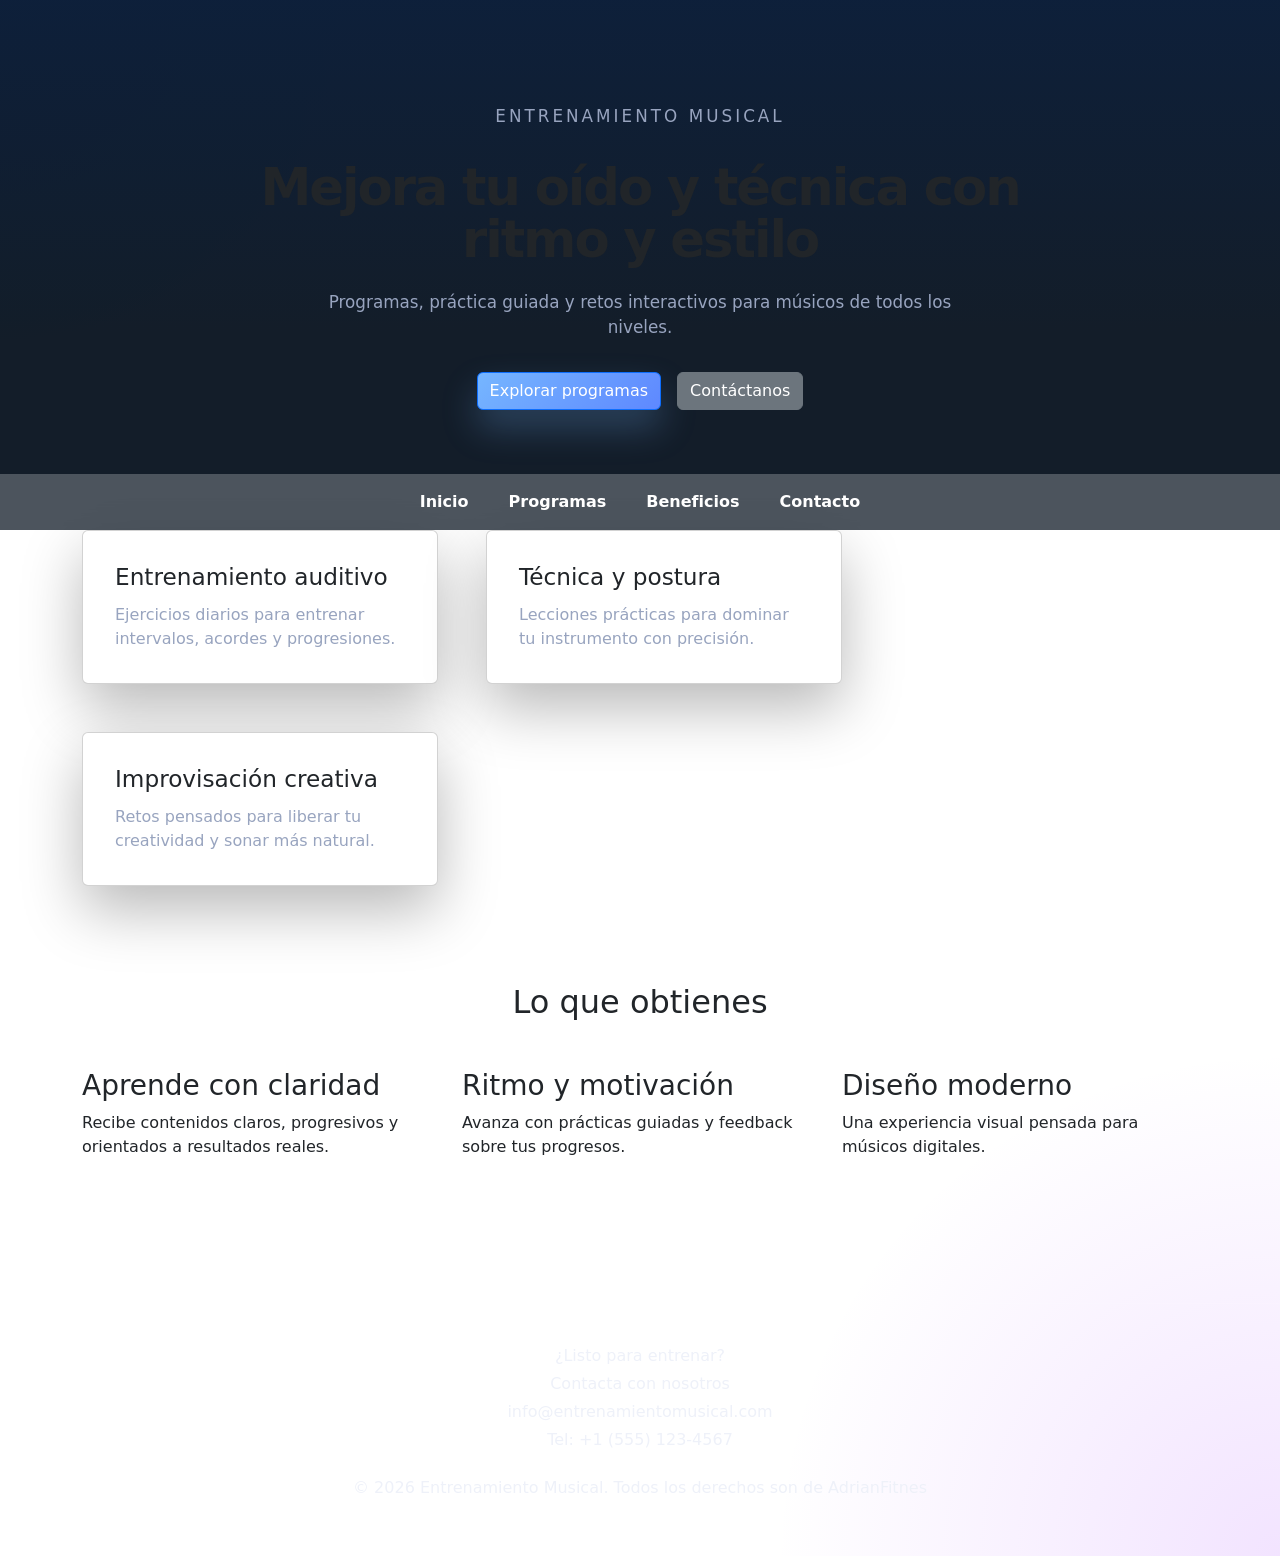
==== index.html @ 550caec7 "home..v1.0" ====
<!DOCTYPE html>
<html lang="es">

<head>
    <meta charset="UTF-8">
    <meta name="viewport" content="width=device-width, initial-scale=1.0">
    <link rel="stylesheet" href="./css/estilo.css">
    <link href="https://cdn.jsdelivr.net/npm/bootstrap@5.3.7/dist/css/bootstrap.min.css" rel="stylesheet">

    <!-- Fonts -->
    <link rel="preconnect" href="https://fonts.googleapis.com">
    <link rel="preconnect" href="https://fonts.gstatic.com" crossorigin>

    <link href="https://fonts.googleapis.com/css2?family=Inter:wght@100..900&display=swap" rel="stylesheet">

    <title>Entrenamiento Musical</title>
</head>

<body>

    <!-- HERO -->
    <header class="hero">
        <div class="container">
            <div class="hero-content text-center mx-auto">

                <p class="eyebrow">Entrenamiento musical</p>

                <h1 class="fw-bold">
                    Mejora tu oído y técnica con ritmo y estilo
                </h1>

                <p>
                    Programas, práctica guiada y retos interactivos
                    para músicos de todos los niveles.
                </p>

                <div class="hero-actions d-flex justify-content-center flex-wrap gap-3">
                    <a href="#programas" class="btn btn-primary">
                        Explorar programas
                    </a>

                    <a href="#contacto" class="btn btn-secondary">
                        Contáctanos
                    </a>
                </div>

            </div>
        </div>
    </header>

    <!-- NAVBAR -->
    <nav class="main-nav navbar navbar-expand-lg">

        <div class="container">

            <!-- BOTÓN MÓVIL -->
            <button class="navbar-toggler border-0 shadow-none ms-auto" type="button" data-bs-toggle="collapse"
                data-bs-target="#menu">

                <span class="navbar-toggler-icon"></span>
            </button>

            <!-- MENÚ -->
            <div class="collapse navbar-collapse justify-content-center" id="menu">

                <ul class="navbar-nav gap-lg-4 text-center">

                    <li class="nav-item">
                        <a class="nav-link text-white fw-semibold" href="#">
                            Inicio
                        </a>
                    </li>

                    <li class="nav-item">
                        <a class="nav-link text-white fw-semibold" href="#programas">
                            Programas
                        </a>
                    </li>

                    <li class="nav-item">
                        <a class="nav-link text-white fw-semibold" href="#beneficios">
                            Beneficios
                        </a>
                    </li>

                    <li class="nav-item">
                        <a class="nav-link text-white fw-semibold" href="#contacto">
                            Contacto
                        </a>
                    </li>

                </ul>

            </div>

        </div>

    </nav>

    <!-- MAIN -->
    <main class="container">

        <!-- CARDS -->
        <section id="programas" class="row g-4 cards-grid">

            <div class="col-md-4">
                <article class="card h-100">
                    <h2>Entrenamiento auditivo</h2>
                    <p>
                        Ejercicios diarios para entrenar intervalos,
                        acordes y progresiones.
                    </p>
                </article>
            </div>

            <div class="col-md-4">
                <article class="card h-100">
                    <h2>Técnica y postura</h2>
                    <p>
                        Lecciones prácticas para dominar tu instrumento
                        con precisión.
                    </p>
                </article>
            </div>

            <div class="col-md-4">
                <article class="card h-100">
                    <h2>Improvisación creativa</h2>
                    <p>
                        Retos pensados para liberar tu creatividad
                        y sonar más natural.
                    </p>
                </article>
            </div>

        </section>

        <!-- BENEFICIOS -->
        <section id="beneficios" class="feature-section">

            <h2 class="text-center mb-5">
                Lo que obtienes
            </h2>

            <div class="row g-4">

                <div class="col-md-4">
                    <div class="feature-card h-100">
                        <h3>Aprende con claridad</h3>

                        <p>
                            Recibe contenidos claros, progresivos y
                            orientados a resultados reales.
                        </p>
                    </div>
                </div>

                <div class="col-md-4">
                    <div class="feature-card h-100">
                        <h3>Ritmo y motivación</h3>

                        <p>
                            Avanza con prácticas guiadas y feedback
                            sobre tus progresos.
                        </p>
                    </div>
                </div>

                <div class="col-md-4">
                    <div class="feature-card h-100">
                        <h3>Diseño moderno</h3>

                        <p>
                            Una experiencia visual pensada para músicos digitales.
                        </p>
                    </div>
                </div>

            </div>

        </section>

    </main>

    <!-- FOOTER -->
    <footer id="contacto" class="footer">

        <div class="container text-center">

            <p class="mb-1">¿Listo para entrenar?</p>

            <p class="mb-1">Contacta con nosotros</p>

            <p class="mb-1">
                info@entrenamientomusical.com
            </p>

            <p>
                Tel: +1 (555) 123-4567
            </p>

            <p class="mt-4">
                &copy; 2026 Entrenamiento Musical.
                Todos los derechos son de AdrianFitnes
            </p>

        </div>

    </footer>

    <!-- JS BOOTSTRAP -->
    <script src="https://cdn.jsdelivr.net/npm/bootstrap@5.3.7/dist/js/bootstrap.bundle.min.js"></script>

</body>

</html>
---- css/estilo.css ----
:root {
    color-scheme: dark;
    --bg: #08121f;
    --surface: rgba(255, 255, 255, 0.08);
    --surface-strong: rgba(255, 255, 255, 0.12);
    --text: #eef1f9;
    --muted: #98a4bf;
    --accent: #76b6ff;
    --accent-strong: #5e88ff;
    --shadow: 0 24px 60px rgba(0, 0, 0, 0.28);
}

* {
    box-sizing: border-box;
}

html,
body {
    margin: 0;
    min-height: 100%;
    font-family: "DynaPuff", system-ui;
    font-optical-sizing: auto;
    font-weight: weight;
    font-style: normal;
    font-variation-settings:
        "wdth" 100;
    background: radial-gradient(circle at top left, rgba(118, 182, 255, 0.18), transparent 25%),
        radial-gradient(circle at bottom right, rgba(175, 84, 255, 0.16), transparent 25%),
        var(--bg);
    color: var(--text);
}

body {
    line-height: 1.6;
}

img {
    max-width: 100%;
    display: block;
}

a {
    color: inherit;
    text-decoration: none;
}

header.hero {
    padding: 5rem 1.5rem 4rem;
    display: grid;
    place-items: center;
    text-align: center;
    background: linear-gradient(180deg, rgba(13, 32, 60, 0.9), transparent 70%),
        rgba(7, 17, 30, 0.95);
}

.hero-content {
    max-width: 860px;
}

.eyebrow {
    display: inline-block;
    margin-bottom: 1rem;
    color: #8ab7ff;
    font-size: 0.95rem;
    letter-spacing: 0.18em;
    text-transform: uppercase;
}

header.hero h1 {
    font-size: clamp(2.6rem, 4vw, 4.2rem);
    margin: 0;
    line-height: 1.02;
    letter-spacing: -0.04em;
}

header.hero p {
    margin: 1.5rem auto 2rem;
    max-width: 680px;
    color: var(--muted);
    font-size: 1.05rem;
}

.hero-actions {
    display: flex;
    flex-wrap: wrap;
    justify-content: center;
    gap: 1rem;
}

.btn {
    padding: 1rem 1.7rem;
    border-radius: 999px;
    font-weight: 600;
    transition: transform 180ms ease, box-shadow 180ms ease, background-color 180ms ease;
}

.btn:hover {
    transform: translateY(-2px);
}

.btn-primary {
    background: linear-gradient(135deg, var(--accent), var(--accent-strong));
    color: #0b1322;
    box-shadow: 0 18px 35px rgba(118, 182, 255, 0.25);
}

.btn-secondary {
    background: rgba(255, 255, 255, 0.08);
    border: 1px solid rgba(255, 255, 255, 0.16);
    color: var(--text);
}

.main-nav {
    padding: 1rem 1.5rem 2rem;
    position: sticky;
    top: 0;
    z-index: 10;
    backdrop-filter: blur(16px);
    background: rgba(8, 18, 31, 0.72);
}

.main-nav ul {
    display: flex;
    justify-content: center;
    gap: 2rem;
    flex-wrap: wrap;
    list-style: none;
    margin: 0;
    padding: 0;
}

.main-nav a {
    color: var(--text);
    font-weight: 600;
}

main {
    padding: 0 1.5rem 3rem;
}

.cards-grid {
    display: grid;
    gap: 1.5rem;
    grid-template-columns: repeat(auto-fit, minmax(220px, 1fr));
    margin-top: 2rem;
    margin-bottom: 3rem;
}

.card {
    background: var(--surface);
    border: 1px solid rgba(255, 255, 255, 0.08);
    border-radius: 28px;
    padding: 2rem;
    box-shadow: var(--shadow);
    backdrop-filter: blur(12px);
    transition: transform 180ms ease, border-color 180ms ease;
}

.card:hover {
    transform: translateY(-5px);
    border-color: rgba(118, 182, 255, 0.35);
}

.card h2 {
    margin-top: 0;
    margin-bottom: 0.75rem;
    font-size: 1.45rem;
}

.card p {
    margin: 0;
    color: var(--muted);
}

.feature-section {
    padding: 3rem 0;
    border-top: 1px solid rgba(255, 255, 255, 0.08);
}

.feature-section h2 {
    text-align: center;
    font-size: 2rem;
    margin-bottom: 2rem;
}

.feature-grid {
    display: grid;
    gap: 1.25rem;
    grid-template-columns: repeat(auto-fit, minmax(220px, 1fr));

}

.feature-grid>div {
    background: rgba(255, 255, 255, 0.05);
    border: 1px solid rgba(255, 255, 255, 0.1);
    border-radius: 24px;
    padding: 1.8rem;
    color: var(--text);
}

.feature-grid h3 {
    margin-top: 0;
    margin-bottom: 0.8rem;
}

.feature-grid p {
    margin: 0;
    color: var(--muted);
}

.footer {
    padding: 2.5rem 1.5rem;
    margin-top: 2rem;
    text-align: center;
    color: var(--text);
    border-top: 1px solid rgba(255, 255, 255, 0.08);
}

@media (max-width: 600px) {
    .hero-actions {
        flex-direction: column;
        align-items: center;
    }

    .main-nav ul {
        gap: 1rem;
    }
}
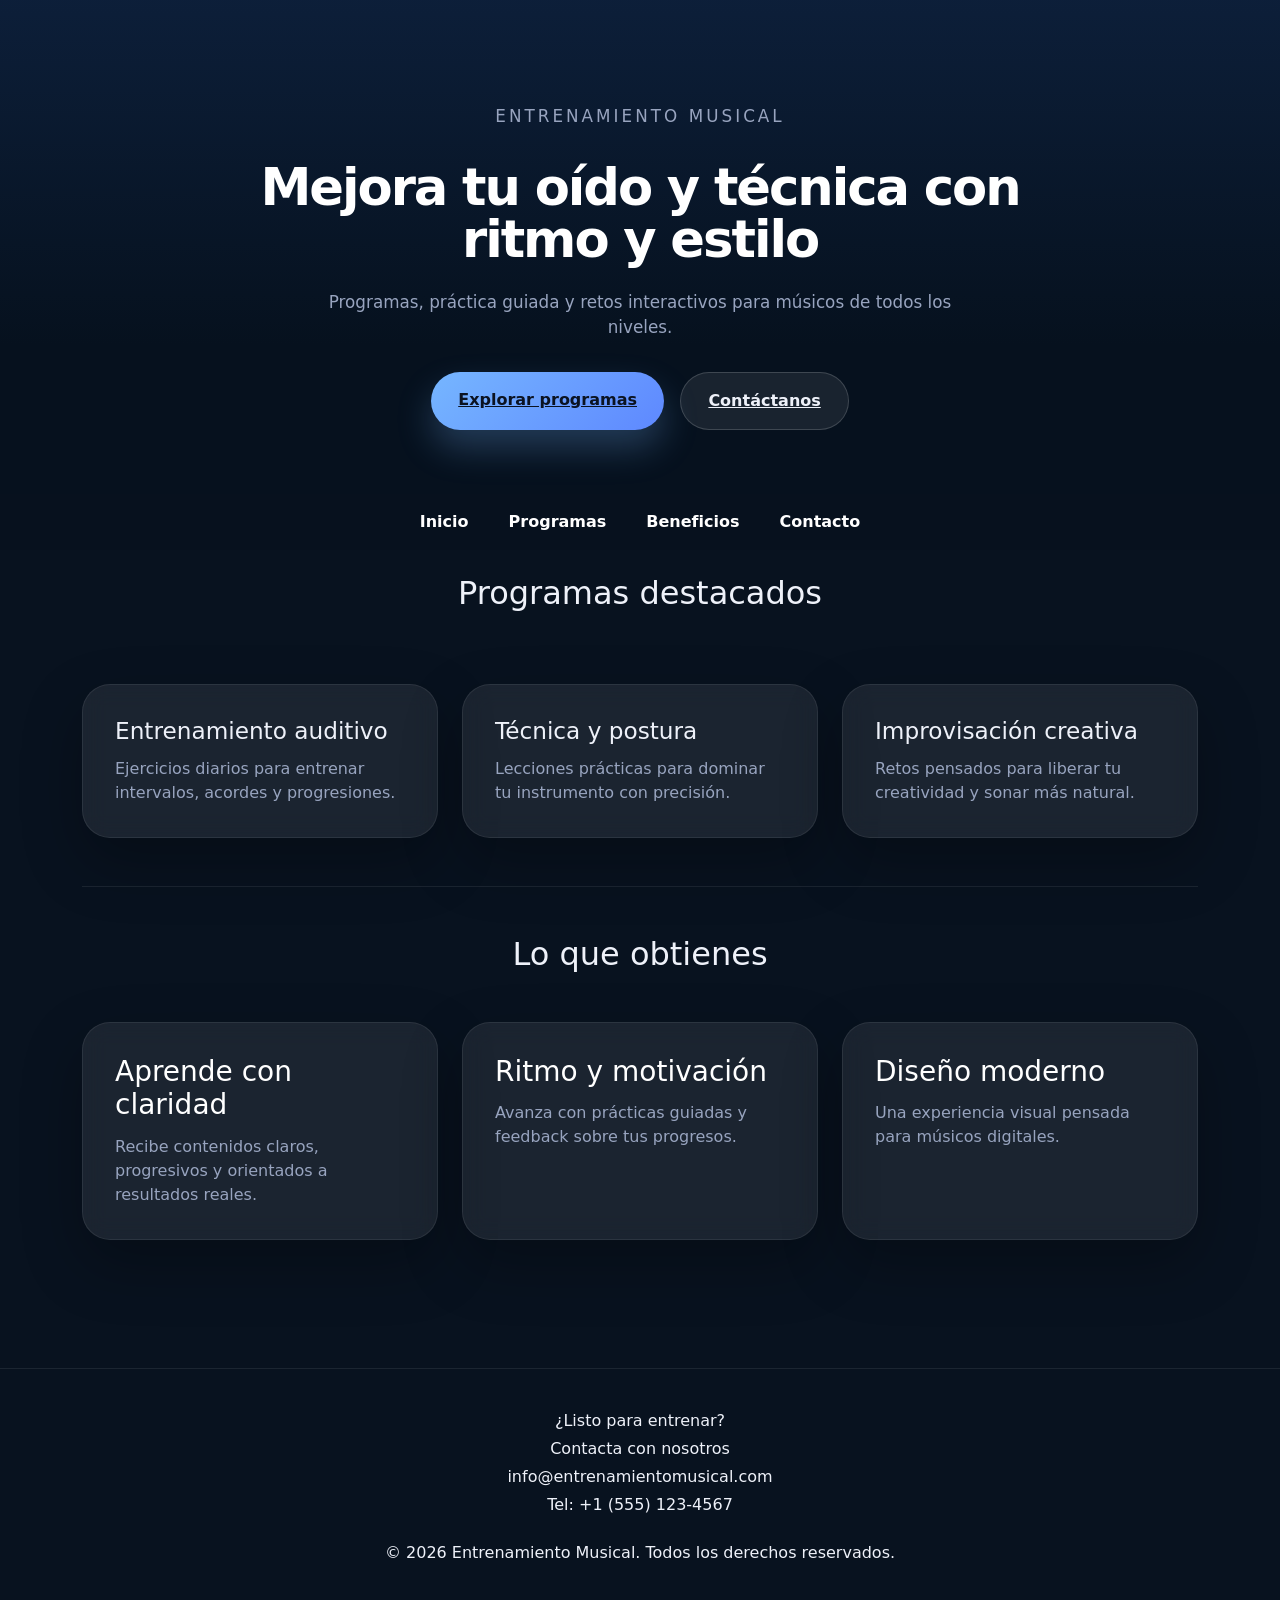
==== commit ebd6a71c: "home..v2.0" ====
--- a/index.html
+++ b/index.html
@@ -4,10 +4,11 @@
 <head>
     <meta charset="UTF-8">
     <meta name="viewport" content="width=device-width, initial-scale=1.0">
+
     <link rel="stylesheet" href="./css/estilo.css">
+
+    <!-- Bootstrap -->
     <link href="https://cdn.jsdelivr.net/npm/bootstrap@5.3.7/dist/css/bootstrap.min.css" rel="stylesheet">
-
-    <!-- Fonts -->
     <link rel="preconnect" href="https://fonts.googleapis.com">
     <link rel="preconnect" href="https://fonts.gstatic.com" crossorigin>
 
@@ -35,13 +36,15 @@
                 </p>
 
                 <div class="hero-actions d-flex justify-content-center flex-wrap gap-3">
-                    <a href="#programas" class="btn btn-primary">
+
+                    <a href="#programas" class="music-btn music-btn-primary">
                         Explorar programas
                     </a>
 
-                    <a href="#contacto" class="btn btn-secondary">
+                    <a href="#contacto" class="music-btn music-btn-secondary">
                         Contáctanos
                     </a>
+
                 </div>
 
             </div>
@@ -103,33 +106,46 @@
         <!-- CARDS -->
         <section id="programas" class="row g-4 cards-grid">
 
+            <h2 class="text-center mb-5 my-5">
+                Programas destacados
+            </h2>
+
             <div class="col-md-4">
-                <article class="card h-100">
+                <article class="music-card h-100">
+
                     <h2>Entrenamiento auditivo</h2>
+
                     <p>
                         Ejercicios diarios para entrenar intervalos,
                         acordes y progresiones.
                     </p>
+
                 </article>
             </div>
 
             <div class="col-md-4">
-                <article class="card h-100">
+                <article class="music-card h-100">
+
                     <h2>Técnica y postura</h2>
+
                     <p>
                         Lecciones prácticas para dominar tu instrumento
                         con precisión.
                     </p>
+
                 </article>
             </div>
 
             <div class="col-md-4">
-                <article class="card h-100">
+                <article class="music-card h-100">
+
                     <h2>Improvisación creativa</h2>
+
                     <p>
                         Retos pensados para liberar tu creatividad
                         y sonar más natural.
                     </p>
+
                 </article>
             </div>
 
@@ -146,33 +162,39 @@
 
                 <div class="col-md-4">
                     <div class="feature-card h-100">
+
                         <h3>Aprende con claridad</h3>
 
                         <p>
                             Recibe contenidos claros, progresivos y
                             orientados a resultados reales.
                         </p>
+
                     </div>
                 </div>
 
                 <div class="col-md-4">
                     <div class="feature-card h-100">
+
                         <h3>Ritmo y motivación</h3>
 
                         <p>
                             Avanza con prácticas guiadas y feedback
                             sobre tus progresos.
                         </p>
+
                     </div>
                 </div>
 
                 <div class="col-md-4">
                     <div class="feature-card h-100">
+
                         <h3>Diseño moderno</h3>
 
                         <p>
                             Una experiencia visual pensada para músicos digitales.
                         </p>
+
                     </div>
                 </div>
 
@@ -201,7 +223,7 @@
 
             <p class="mt-4">
                 &copy; 2026 Entrenamiento Musical.
-                Todos los derechos son de AdrianFitnes
+                Todos los derechos reservados.
             </p>
 
         </div>
--- a/css/estilo.css
+++ b/css/estilo.css
@@ -9,6 +9,10 @@
     --accent-strong: #5e88ff;
     --shadow: 0 24px 60px rgba(0, 0, 0, 0.28);
 }
+body {
+    background: var(--bg) !important;
+    color: var(--text) !important;
+}
 
 * {
     box-sizing: border-box;
@@ -18,15 +22,16 @@
 body {
     margin: 0;
     min-height: 100%;
-    font-family: "DynaPuff", system-ui;
-    font-optical-sizing: auto;
-    font-weight: weight;
-    font-style: normal;
-    font-variation-settings:
-        "wdth" 100;
-    background: radial-gradient(circle at top left, rgba(118, 182, 255, 0.18), transparent 25%),
-        radial-gradient(circle at bottom right, rgba(175, 84, 255, 0.16), transparent 25%),
+    font-family: "Inter", sans-serif;
+    background:
+        radial-gradient(circle at top left,
+            rgba(118, 182, 255, 0.18),
+            transparent 25%),
+        radial-gradient(circle at bottom right,
+            rgba(175, 84, 255, 0.16),
+            transparent 25%),
         var(--bg);
+
     color: var(--text);
 }
 
@@ -49,7 +54,11 @@
     display: grid;
     place-items: center;
     text-align: center;
-    background: linear-gradient(180deg, rgba(13, 32, 60, 0.9), transparent 70%),
+
+    background:
+        linear-gradient(180deg,
+            rgba(13, 32, 60, 0.9),
+            transparent 70%),
         rgba(7, 17, 30, 0.95);
 }
 
@@ -71,6 +80,7 @@
     margin: 0;
     line-height: 1.02;
     letter-spacing: -0.04em;
+    color: #fff;
 }
 
 header.hero p {
@@ -87,36 +97,47 @@
     gap: 1rem;
 }
 
-.btn {
+/* BOTONES */
+
+.music-btn {
     padding: 1rem 1.7rem;
     border-radius: 999px;
     font-weight: 600;
-    transition: transform 180ms ease, box-shadow 180ms ease, background-color 180ms ease;
-}
-
-.btn:hover {
+    transition:
+        transform 180ms ease,
+        box-shadow 180ms ease,
+        background-color 180ms ease;
+}
+
+.music-btn:hover {
     transform: translateY(-2px);
 }
 
-.btn-primary {
-    background: linear-gradient(135deg, var(--accent), var(--accent-strong));
+.music-btn-primary {
+    background:
+        linear-gradient(135deg,
+            var(--accent),
+            var(--accent-strong));
+
     color: #0b1322;
     box-shadow: 0 18px 35px rgba(118, 182, 255, 0.25);
 }
 
-.btn-secondary {
+.music-btn-secondary {
     background: rgba(255, 255, 255, 0.08);
     border: 1px solid rgba(255, 255, 255, 0.16);
     color: var(--text);
 }
 
+/* NAVBAR */
+
 .main-nav {
     padding: 1rem 1.5rem 2rem;
-    position: sticky;
+    position: relative;
     top: 0;
     z-index: 10;
     backdrop-filter: blur(16px);
-    background: rgba(8, 18, 31, 0.72);
+    background: rgba(8, 18, 31, 0.92);
 }
 
 .main-nav ul {
@@ -138,39 +159,44 @@
     padding: 0 1.5rem 3rem;
 }
 
+/* CARDS */
+
 .cards-grid {
-    display: grid;
-    gap: 1.5rem;
-    grid-template-columns: repeat(auto-fit, minmax(220px, 1fr));
     margin-top: 2rem;
     margin-bottom: 3rem;
 }
 
-.card {
-    background: var(--surface);
+.music-card {
+    background: rgba(255, 255, 255, 0.08) !important;
     border: 1px solid rgba(255, 255, 255, 0.08);
     border-radius: 28px;
     padding: 2rem;
     box-shadow: var(--shadow);
     backdrop-filter: blur(12px);
-    transition: transform 180ms ease, border-color 180ms ease;
-}
-
-.card:hover {
+    color: var(--text);
+
+    transition:
+        transform 180ms ease,
+        border-color 180ms ease;
+}
+
+.music-card:hover {
     transform: translateY(-5px);
     border-color: rgba(118, 182, 255, 0.35);
 }
 
-.card h2 {
+.music-card h2 {
     margin-top: 0;
     margin-bottom: 0.75rem;
     font-size: 1.45rem;
 }
 
-.card p {
+.music-card p {
     margin: 0;
     color: var(--muted);
 }
+
+/* BENEFICIOS */
 
 .feature-section {
     padding: 3rem 0;
@@ -183,30 +209,37 @@
     margin-bottom: 2rem;
 }
 
-.feature-grid {
-    display: grid;
-    gap: 1.25rem;
-    grid-template-columns: repeat(auto-fit, minmax(220px, 1fr));
-
-}
-
-.feature-grid>div {
-    background: rgba(255, 255, 255, 0.05);
-    border: 1px solid rgba(255, 255, 255, 0.1);
-    border-radius: 24px;
-    padding: 1.8rem;
-    color: var(--text);
-}
-
-.feature-grid h3 {
+.feature-card {
+    background: rgba(255, 255, 255, 0.08) !important;
+    border: 1px solid rgba(255, 255, 255, 0.08);
+    border-radius: 28px;
+    padding: 2rem;
+    box-shadow: var(--shadow);
+    backdrop-filter: blur(12px);
+    color: var(--text) !important;
+
+    transition:
+        transform 180ms ease,
+        border-color 180ms ease;
+}
+
+.feature-card:hover {
+    transform: translateY(-5px);
+    border-color: rgba(118, 182, 255, 0.35);
+}
+
+.feature-card h3 {
     margin-top: 0;
     margin-bottom: 0.8rem;
-}
-
-.feature-grid p {
+    color: #fff;
+}
+
+.feature-card p {
     margin: 0;
     color: var(--muted);
 }
+
+/* FOOTER */
 
 .footer {
     padding: 2.5rem 1.5rem;
@@ -216,7 +249,10 @@
     border-top: 1px solid rgba(255, 255, 255, 0.08);
 }
 
+/* RESPONSIVE */
+
 @media (max-width: 600px) {
+
     .hero-actions {
         flex-direction: column;
         align-items: center;
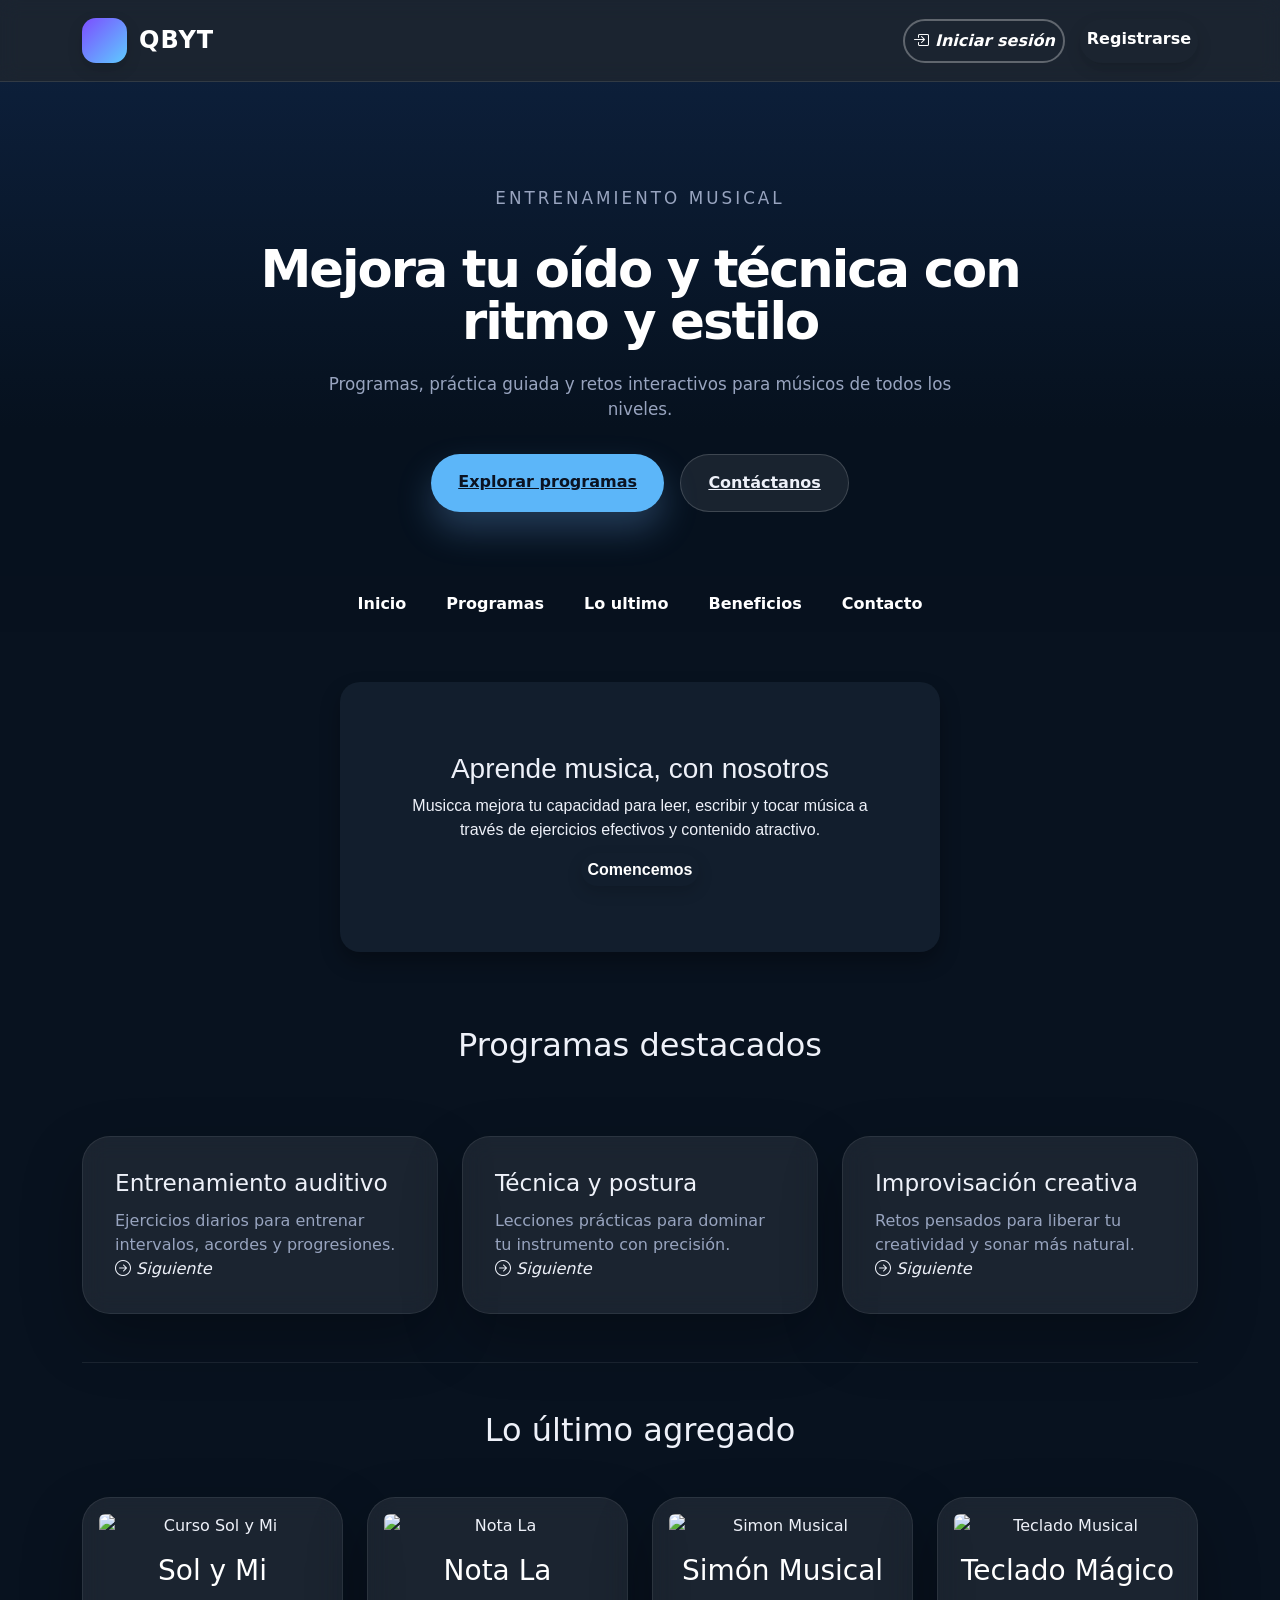
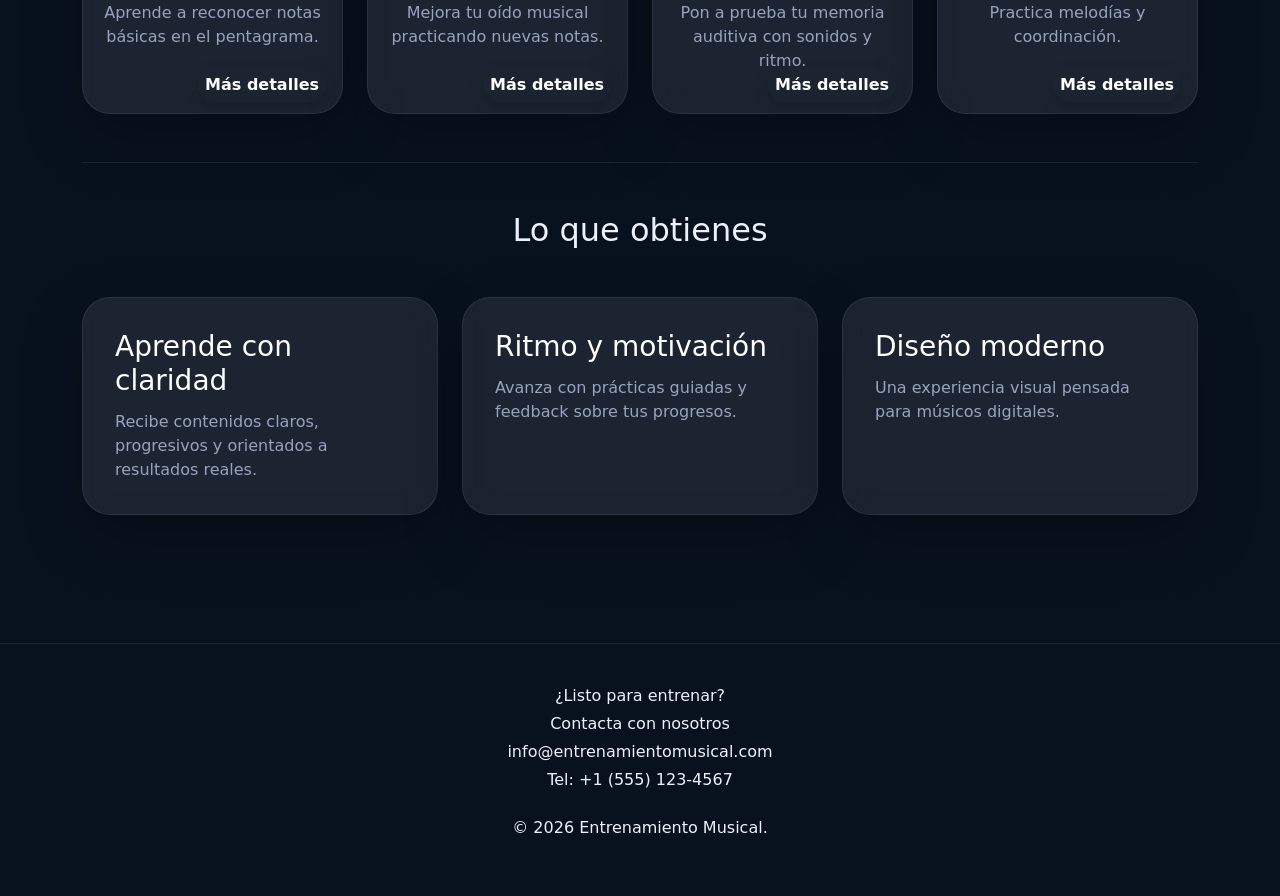
==== commit 26e3abc1: "home..v3.2" ====
--- a/index.html
+++ b/index.html
@@ -11,7 +11,7 @@
     <link href="https://cdn.jsdelivr.net/npm/bootstrap@5.3.7/dist/css/bootstrap.min.css" rel="stylesheet">
     <link rel="preconnect" href="https://fonts.googleapis.com">
     <link rel="preconnect" href="https://fonts.gstatic.com" crossorigin>
-
+    <link rel="stylesheet" href="https://cdn.jsdelivr.net/npm/bootstrap-icons@1.13.1/font/bootstrap-icons.min.css">
     <link href="https://fonts.googleapis.com/css2?family=Inter:wght@100..900&display=swap" rel="stylesheet">
 
     <title>Entrenamiento Musical</title>
@@ -19,7 +19,45 @@
 
 <body>
 
-    <!-- HERO -->
+    <!-- BAR -->
+    <header class="topbar">
+
+        <div class="container topbar-content">
+
+
+            <div class="logo-area">
+
+
+                <div class="logo-box">
+                    <img src="../home.v1.0/img/logo..png" alt="">
+
+                </div>
+
+                <h2 class="logo-text">
+                    QBYT
+                </h2>
+
+            </div>
+
+            <!-- BOTON-->
+            <div class="auth-buttons">
+
+                <a href="#" class="btn-login">
+                    <i class="bi bi-box-arrow-in-right">
+
+                        Iniciar sesión</i>
+                </a>
+
+                <a href="#" class="btn-register">
+                    Registrarse
+                </a>
+
+            </div>
+
+        </div>
+
+    </header>
+
     <header class="hero">
         <div class="container">
             <div class="hero-content text-center mx-auto">
@@ -51,12 +89,12 @@
         </div>
     </header>
 
-    <!-- NAVBAR -->
+    <!-- NAV -->
     <nav class="main-nav navbar navbar-expand-lg">
 
         <div class="container">
 
-            <!-- BOTÓN MÓVIL -->
+            <!-- BOTÓN-->
             <button class="navbar-toggler border-0 shadow-none ms-auto" type="button" data-bs-toggle="collapse"
                 data-bs-target="#menu">
 
@@ -81,6 +119,13 @@
                     </li>
 
                     <li class="nav-item">
+                        <a class="nav-link text-white fw-semibold" href="#Lo ultimo agregado">
+                            Lo ultimo
+                        </a>
+                    </li>
+
+
+                    <li class="nav-item">
                         <a class="nav-link text-white fw-semibold" href="#beneficios">
                             Beneficios
                         </a>
@@ -100,7 +145,19 @@
 
     </nav>
 
-    <!-- MAIN -->
+    <div class="card-moderno">
+        <h3>Aprende musica, con nosotros</h3>
+
+        <p>
+            Musicca mejora tu capacidad para leer, escribir y tocar música a través de
+            ejercicios efectivos y contenido atractivo.
+        </p>
+
+        <div class="card-buttons">
+            <a href="#" class="btn-register">Comencemos</a>
+        </div>
+    </div>
+
     <main class="container">
 
         <!-- CARDS -->
@@ -120,6 +177,10 @@
                         acordes y progresiones.
                     </p>
 
+                    <i class="bi bi-arrow-right-circle">
+
+                        Siguiente</i>
+
                 </article>
             </div>
 
@@ -133,6 +194,10 @@
                         con precisión.
                     </p>
 
+                    <i class="bi bi-arrow-right-circle">
+
+                        Siguiente</i>
+
                 </article>
             </div>
 
@@ -146,12 +211,118 @@
                         y sonar más natural.
                     </p>
 
+                    <i class="bi bi-arrow-right-circle">
+
+                        Siguiente</i>
+
                 </article>
             </div>
 
         </section>
 
-        <!-- BENEFICIOS -->
+        <!-- LO ÚLTIMO AGREGADO -->
+        <section id="Lo ultimo agregado" class="feature-section">
+
+            <h2 class="text-center mb-5">
+                Lo último agregado
+            </h2>
+
+            <div class="row g-4">
+
+                <!-- CARD 1 -->
+                <div class="col-md-3">
+                    <div class="feature-card h-100 text-center d-flex flex-column justify-content-between p-3">
+
+                        <div>
+                            <img src="https://aprendomusica.com/imagen/cards/quiz_tempo_01.png"
+                                class="img-fluid rounded mb-3" alt="Curso Sol y Mi">
+
+                            <h3>Sol y Mi</h3>
+
+                            <p>
+                                Aprende a reconocer notas básicas en el pentagrama.
+                            </p>
+                        </div>
+
+                        <div class="mt-auto text-end">
+                            <a href="#" class="card-btn btn-register btn-start">
+                                Más detalles
+                            </a>
+                        </div>
+
+                    </div>
+                </div>
+                <!-- CARD 2 -->
+                <div class="col-md-3">
+                    <div class="feature-card h-100 text-center d-flex flex-column justify-content-between p-3">
+
+                        <img src="https://tse1.mm.bing.net/th/id/OIP.ps64LUJDKJ6jBT7zyfisfwHaHa?cb=thfc1falcon&rs=1&pid=ImgDetMain&o=7&rm=3"
+                            class="img-fluid rounded mb-3" alt="Nota La">
+
+                        <h3>Nota La</h3>
+
+                        <p>
+                            Mejora tu oído musical practicando nuevas notas.
+                        </p>
+
+                        <div class="mt-auto text-end">
+                            <a href="#" class="card-btn btn-register btn-start">
+                                Más detalles
+                            </a>
+                        </div>
+
+                    </div>
+                </div>
+
+                <!-- CARD 3 -->
+                <div class="col-md-3">
+                    <div class="feature-card h-100 text-center d-flex flex-column justify-content-between p-3">
+
+                        <img src="https://blog.laminasyaceros.com/hs-fs/hubfs/Musica%20y%20cerebro%20laminas%20y%20aceros.jpg?width=1350&name=Musica%20y%20cerebro%20laminas%20y%20aceros.jpg"
+                            class="img-fluid rounded mb-3" alt="Simon Musical">
+
+                        <h3>Simón Musical</h3>
+
+                        <p>
+                            Pon a prueba tu memoria auditiva con sonidos y ritmo.
+                        </p>
+
+                        <div class="mt-auto text-end">
+                            <a href="#" class="card-btn btn-register btn-start">
+                                Más detalles
+                            </a>
+                        </div>
+
+                    </div>
+                </div>
+
+                <!-- CARD 4 -->
+                <div class="col-md-3">
+                    <div class="feature-card h-100 text-center d-flex flex-column justify-content-between p-3">
+
+                        <img src="https://cdn-icons-png.flaticon.com/512/3659/3659899.png"
+                            class="img-fluid rounded mb-3" alt="Teclado Musical">
+
+                        <h3>Teclado Mágico</h3>
+
+                        <p>
+                            Practica melodías y coordinación.
+                        </p>
+
+                        <div class="mt-auto text-end">
+                            <a href="#" class="card-btn btn-register btn-start">
+                                Más detalles
+                            </a>
+                        </div>
+
+                    </div>
+                </div>
+
+            </div>
+
+        </section>
+
+
         <section id="beneficios" class="feature-section">
 
             <h2 class="text-center mb-5">
@@ -223,7 +394,6 @@
 
             <p class="mt-4">
                 &copy; 2026 Entrenamiento Musical.
-                Todos los derechos reservados.
             </p>
 
         </div>
--- a/css/estilo.css
+++ b/css/estilo.css
@@ -5,10 +5,11 @@
     --surface-strong: rgba(255, 255, 255, 0.12);
     --text: #eef1f9;
     --muted: #98a4bf;
-    --accent: #76b6ff;
-    --accent-strong: #5e88ff;
+    --accent: #5cb6f9;
+    --accent-strong: #5cb6f9;
     --shadow: 0 24px 60px rgba(0, 0, 0, 0.28);
 }
+
 body {
     background: var(--bg) !important;
     color: var(--text) !important;
@@ -69,7 +70,7 @@
 .eyebrow {
     display: inline-block;
     margin-bottom: 1rem;
-    color: #8ab7ff;
+    color: #5cb6f9;
     font-size: 0.95rem;
     letter-spacing: 0.18em;
     text-transform: uppercase;
@@ -249,6 +250,111 @@
     border-top: 1px solid rgba(255, 255, 255, 0.08);
 }
 
+/* TOPBAR */
+.topbar {
+    width: 100%;
+    padding: 18px 0;
+    background: rgba(255, 255, 255, 0.08);
+    backdrop-filter: blur(10px);
+    border-bottom: 1px solid rgba(255, 255, 255, 0.1);
+}
+
+/* CONTENIDO */
+.topbar-content {
+    display: flex;
+    justify-content: space-between;
+    align-items: center;
+}
+
+/* LOGO */
+.logo-area {
+    display: flex;
+    align-items: center;
+    gap: 12px;
+}
+
+.logo-box {
+    width: 45px;
+    height: 45px;
+    border-radius: 14px;
+    background: linear-gradient(135deg, #7c4dff, #5ecbff);
+    display: flex;
+    justify-content: center;
+    align-items: center;
+    font-size: 22px;
+    color: white;
+    box-shadow: 0 6px 15px rgba(0, 0, 0, 0.15);
+}
+
+.logo-text {
+    margin: 0;
+    font-size: 1.5rem;
+    font-weight: 800;
+    color: white;
+    letter-spacing: 1px;
+}
+
+/* BOTONES */
+.auth-buttons {
+    display: flex;
+    gap: 15px;
+}
+
+/* BOTON LOGIN */
+.btn-login {
+    padding: 8px 8px;
+    border-radius: 25px;
+    text-decoration: none;
+    font-weight: 600;
+    color: white;
+    border: 2px solid rgba(255, 255, 255, 0.3);
+    transition: 0.3s;
+
+}
+
+.btn-login:hover {
+    background: rgba(255, 255, 255, 0.1);
+}
+
+/* BOTON REGISTER */
+.btn-register {
+    padding: 8px 7px;
+    border-radius: 25px;
+    text-decoration: none;
+    font-weight: 700;
+    background: linear-gradient(135deg, #5cb6f9);
+    color: white;
+    transition: 0.3s;
+    box-shadow: 0 6px 15px rgba(0, 0, 0, 0.15);
+}
+
+.btn-register:hover {
+    transform: translateY(-2px);
+}
+
+.card-moderno {
+    background-color: #121e2d;
+    /* El azul oscuro de la imagen 5 */
+    border-radius: 20px;
+    /* Bordes muy redondeados */
+    padding: 70px;
+    width: fit-content;
+    max-width: 600px;
+    box-shadow: 0 10px 20px rgba(0, 0, 0, 0.3);
+    /* Sombra suave */
+
+    /* Centrado y alineación */
+    margin: 50px auto;
+    text-align: center;
+    font-family: sans-serif;
+    /* Reemplázala por tu tipografía */
+}
+
+.btn-comencemos:hover {
+    transform: translateY(-2px);
+}
+
+
 /* RESPONSIVE */
 
 @media (max-width: 600px) {
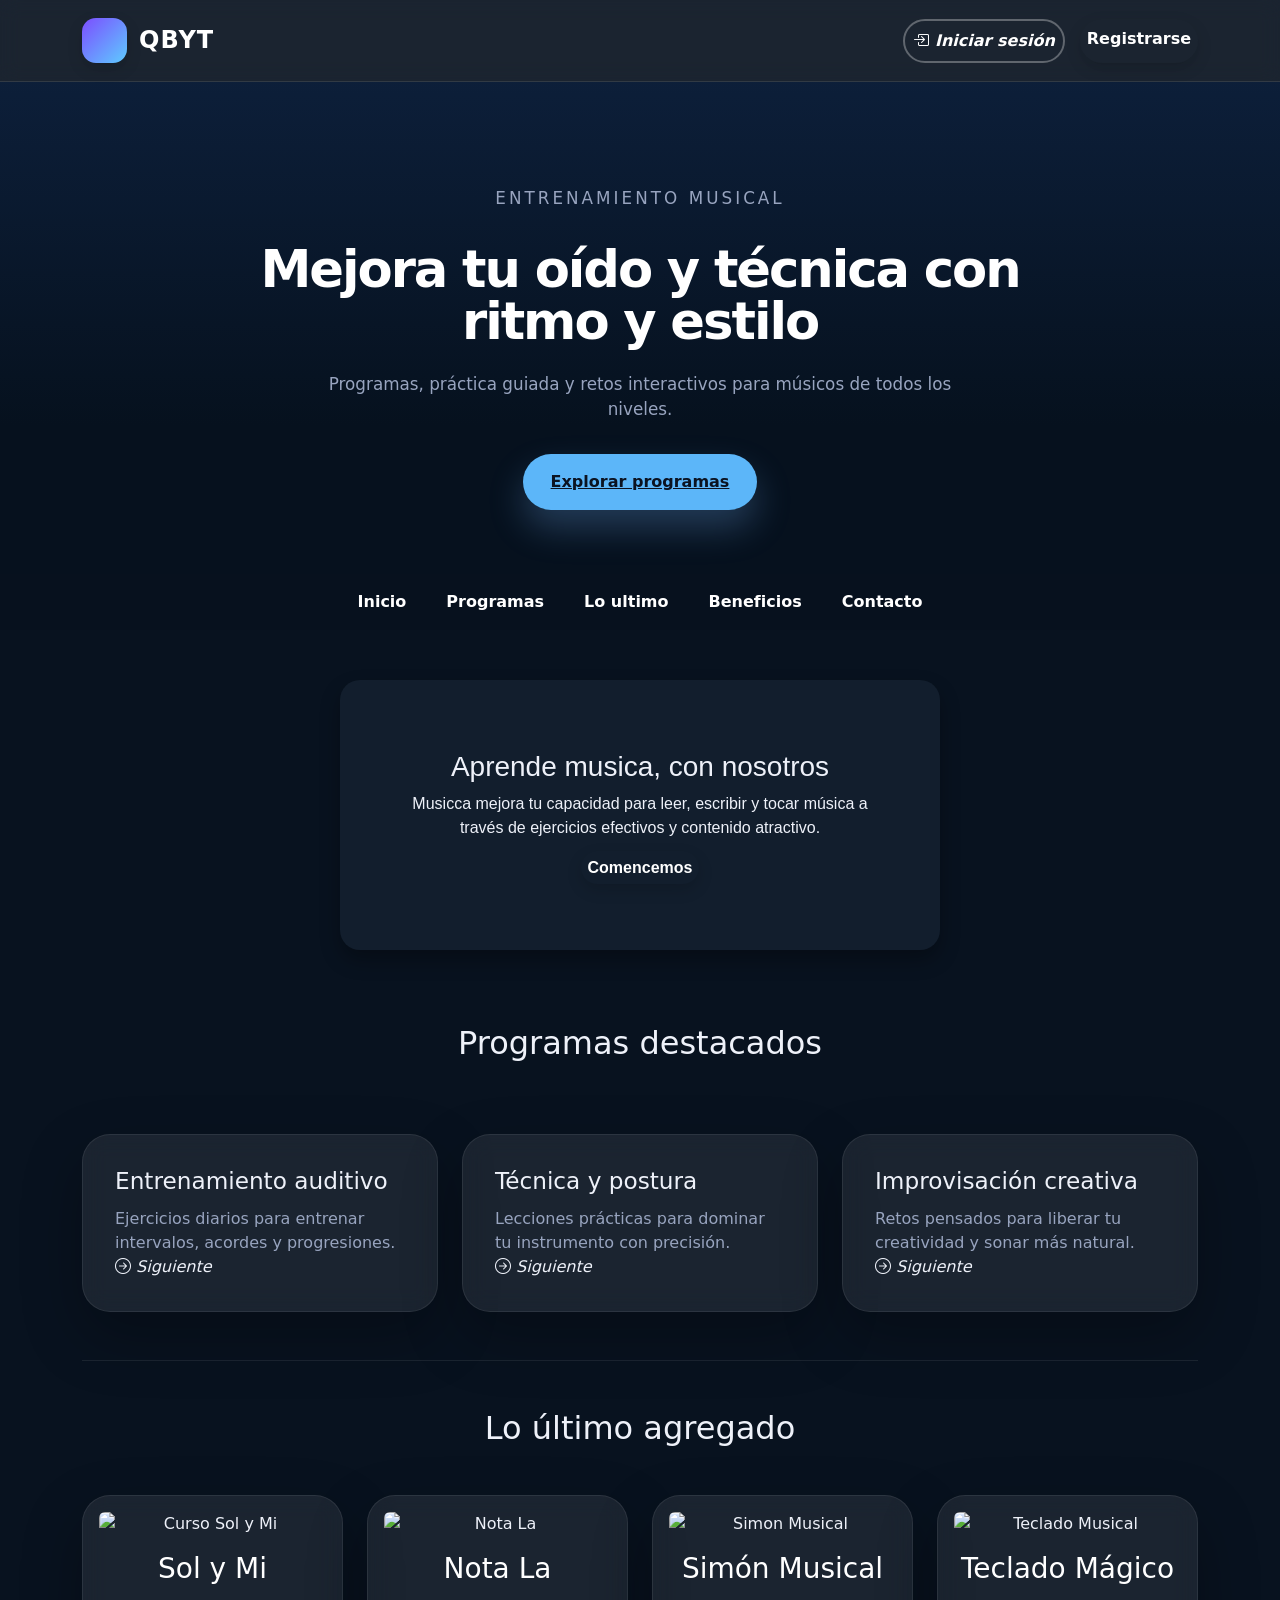
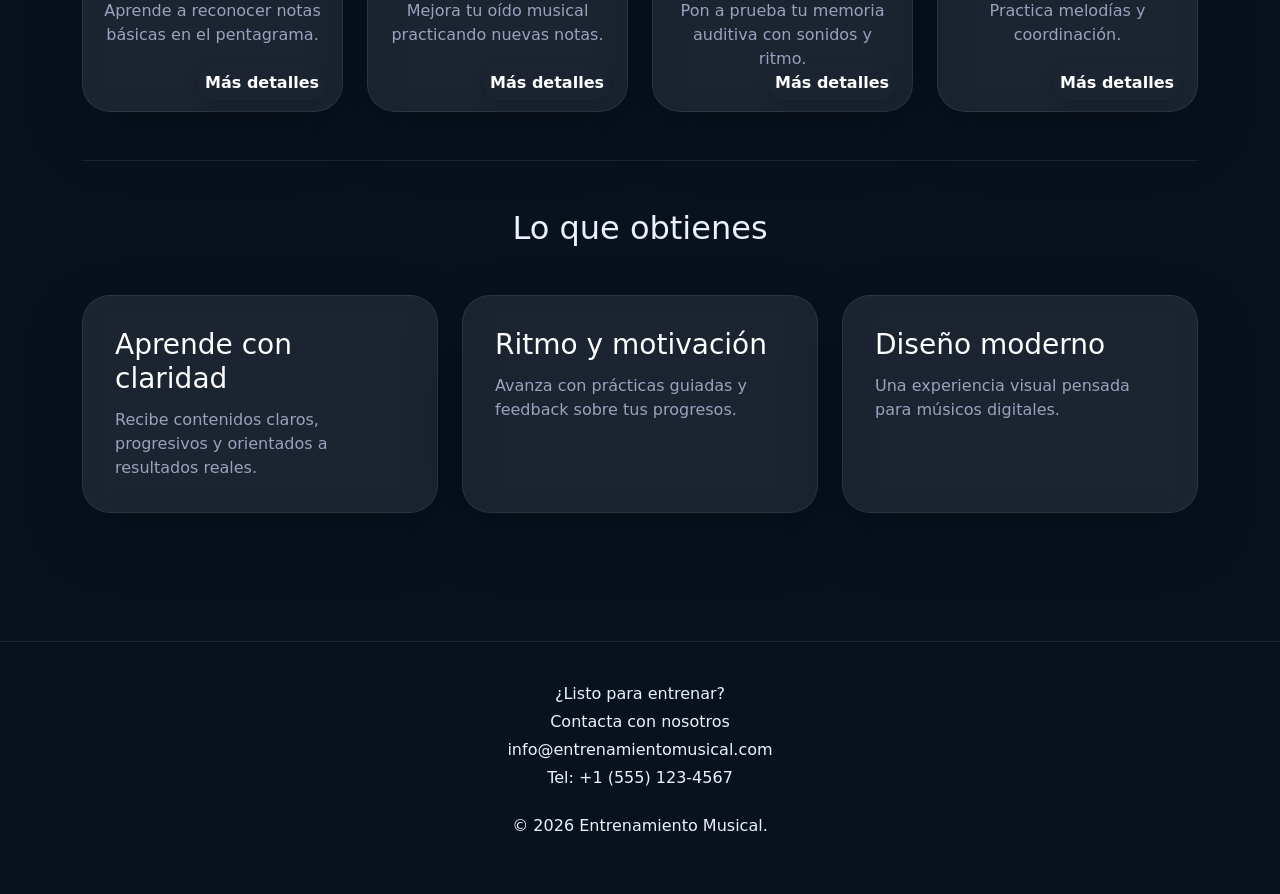
==== commit bf2bb73f: "home..v4.2" ====
--- a/index.html
+++ b/index.html
@@ -79,10 +79,6 @@
                         Explorar programas
                     </a>
 
-                    <a href="#contacto" class="music-btn music-btn-secondary">
-                        Contáctanos
-                    </a>
-
                 </div>
 
             </div>
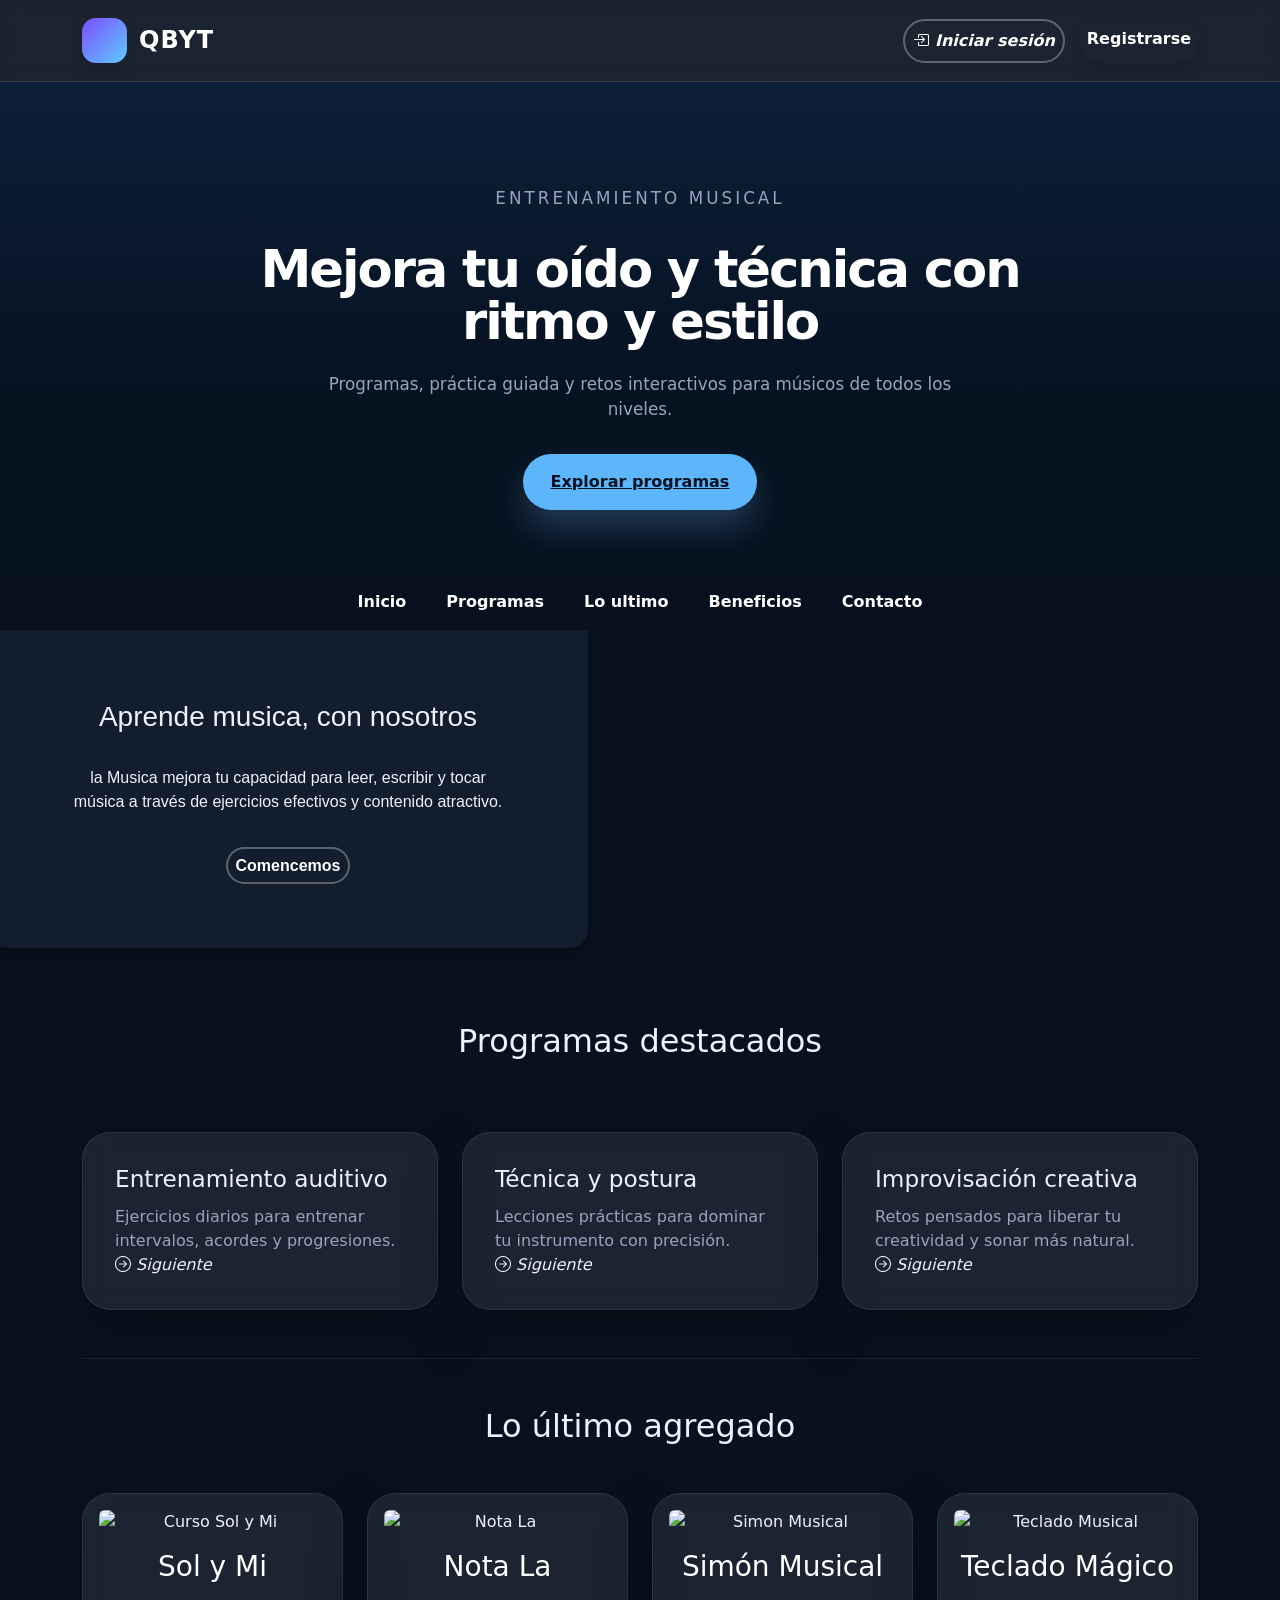
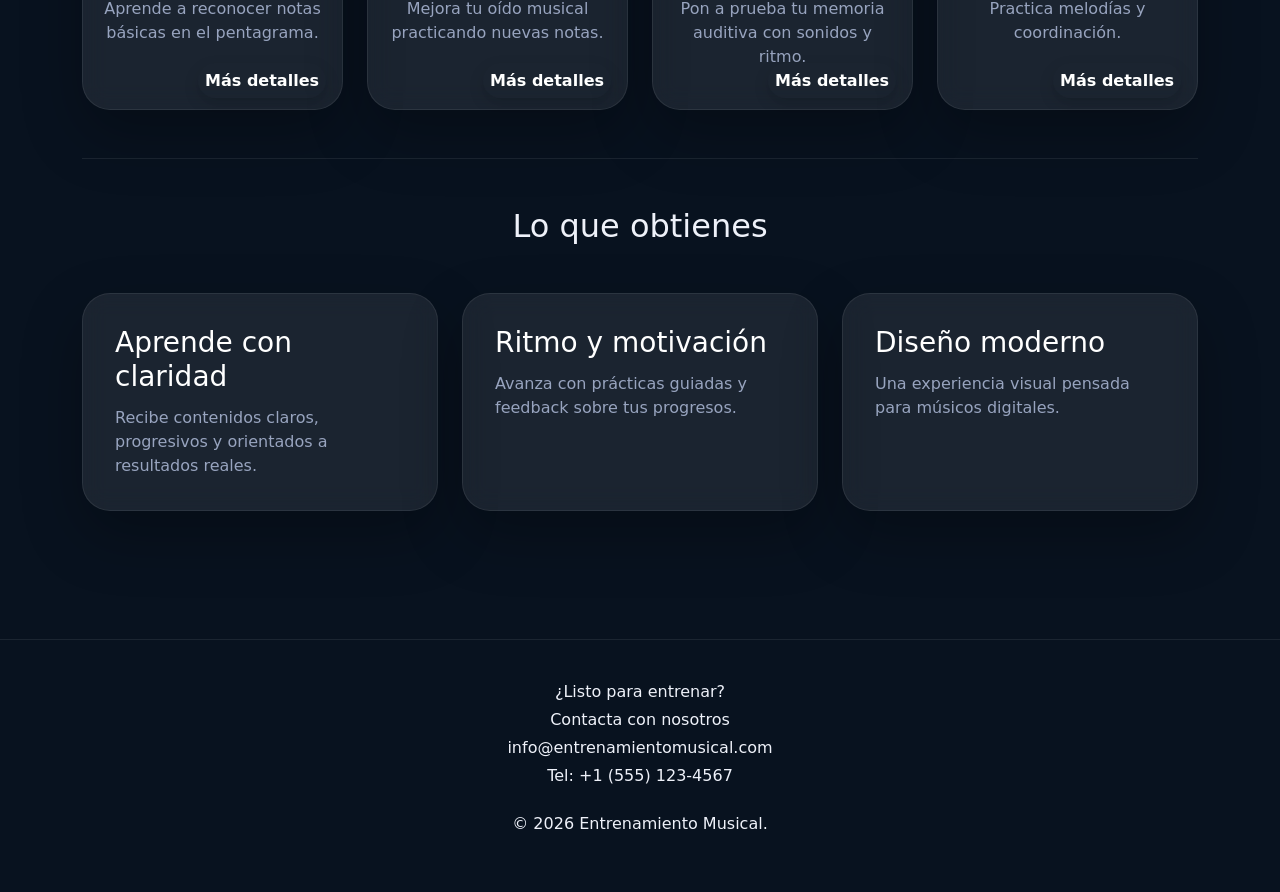
==== commit 2d4f0187: "inicio.v1" ====
--- a/index.html
+++ b/index.html
@@ -41,6 +41,7 @@
 
             <!-- BOTON-->
             <div class="auth-buttons">
+                <a href="./ingreso.html"></a>
 
                 <a href="#" class="btn-login">
                     <i class="bi bi-box-arrow-in-right">
@@ -141,16 +142,16 @@
 
     </nav>
 
-    <div class="card-moderno">
+    <div class="card-moderno d-flex row g-4 cards-grid" >
         <h3>Aprende musica, con nosotros</h3>
 
         <p>
-            Musicca mejora tu capacidad para leer, escribir y tocar música a través de
+            la Musica mejora tu capacidad para leer, escribir y tocar música a través de
             ejercicios efectivos y contenido atractivo.
         </p>
 
         <div class="card-buttons">
-            <a href="#" class="btn-register">Comencemos</a>
+            <a href="#" class="btn-login">Comencemos</a>
         </div>
     </div>
 
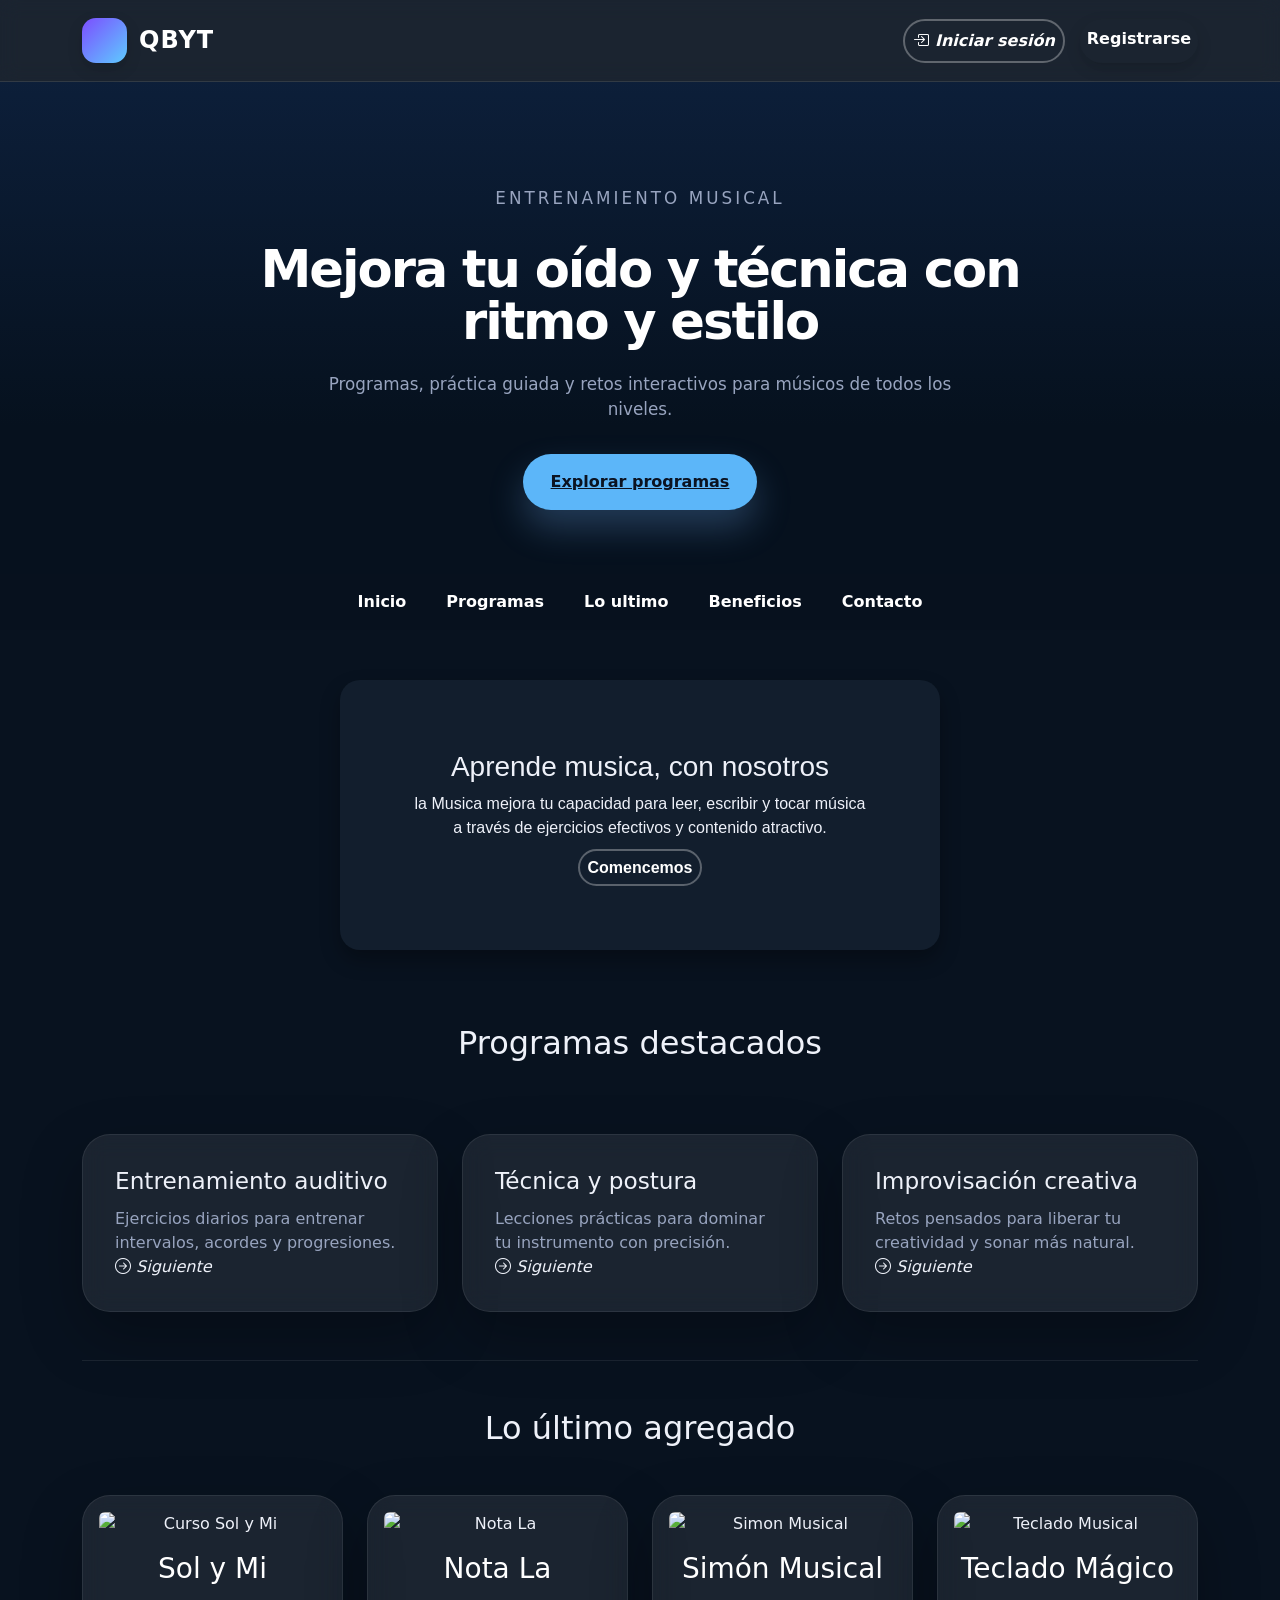
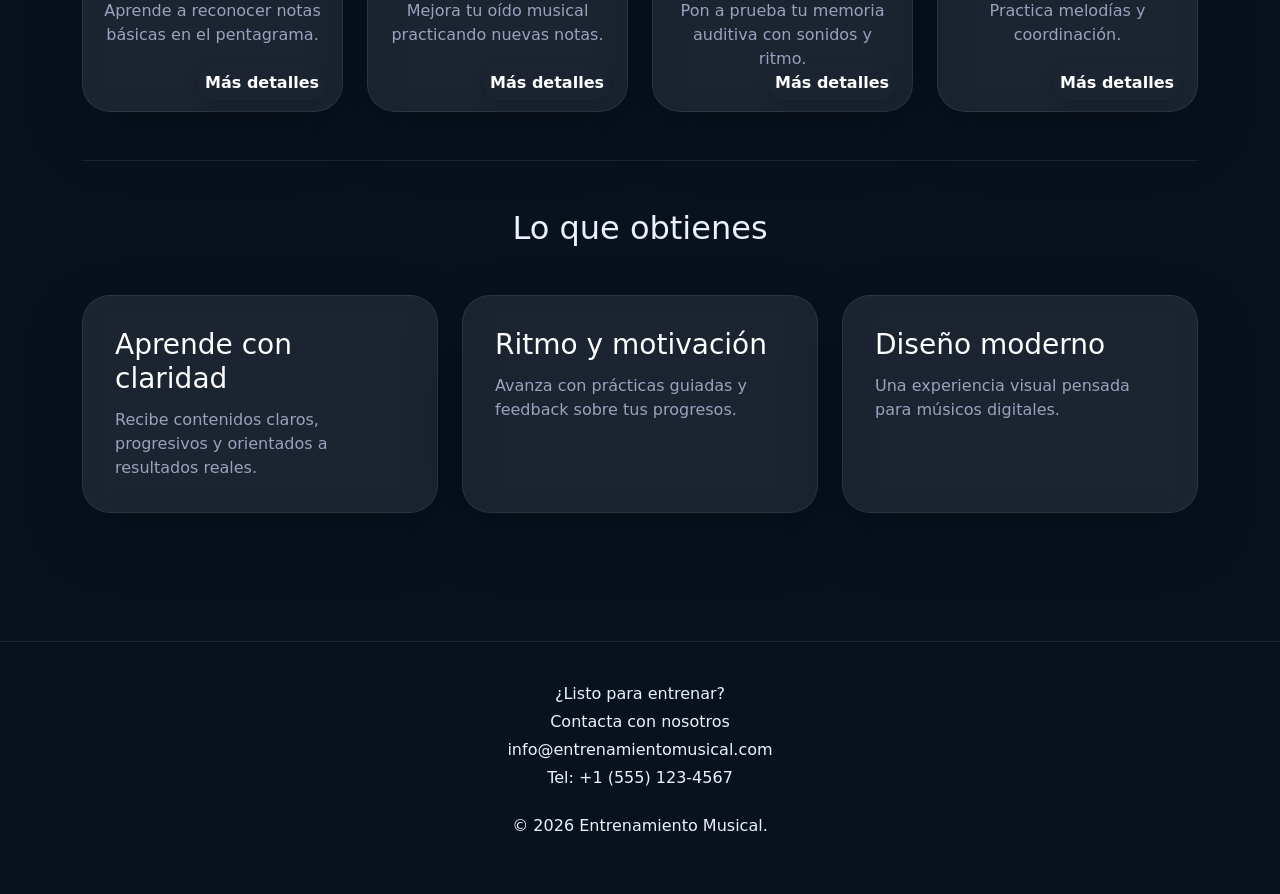
==== commit be8f770d: "inicio y registro Dilan" ====
--- a/index.html
+++ b/index.html
@@ -41,15 +41,15 @@
 
             <!-- BOTON-->
             <div class="auth-buttons">
-                <a href="./ingreso.html"></a>
-
-                <a href="#" class="btn-login">
+                
+
+                <a href="./ingreso.html" class="btn-login">
                     <i class="bi bi-box-arrow-in-right">
 
                         Iniciar sesión</i>
                 </a>
 
-                <a href="#" class="btn-register">
+                <a href="./registro.html" class="btn-register">
                     Registrarse
                 </a>
 
@@ -142,7 +142,7 @@
 
     </nav>
 
-    <div class="card-moderno d-flex row g-4 cards-grid" >
+    <div class="card-moderno">
         <h3>Aprende musica, con nosotros</h3>
 
         <p>
